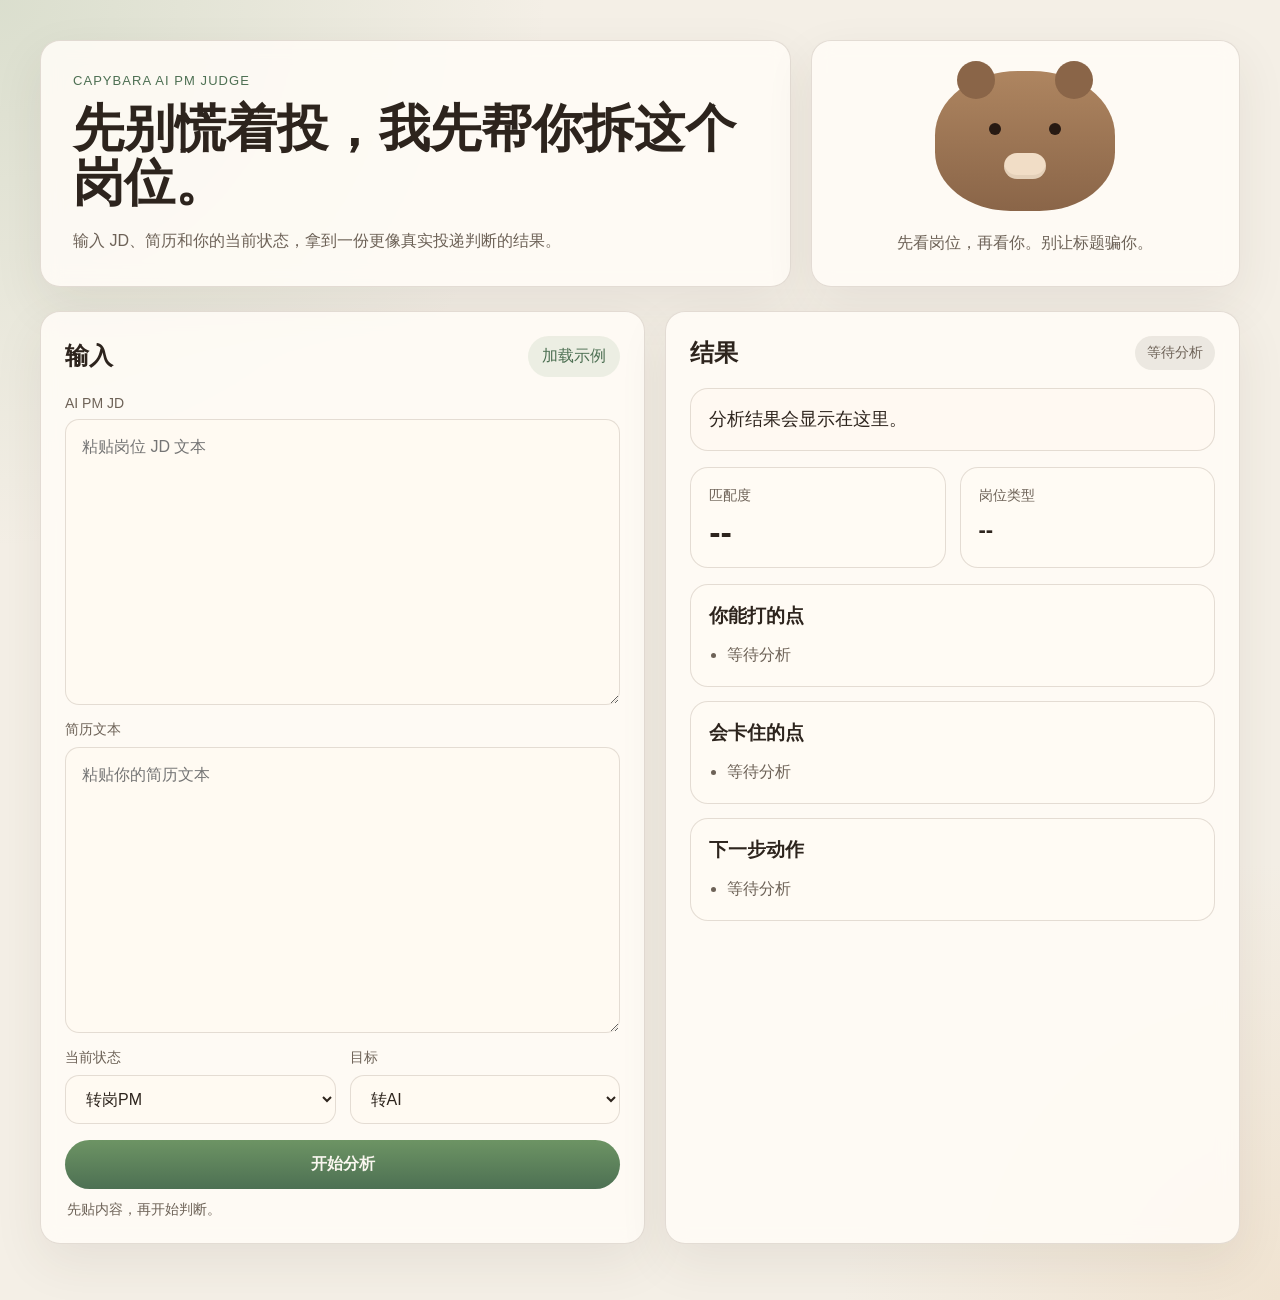
==== static/index.html @ 393499c0 "新建MVP" ====
<!DOCTYPE html>
<html lang="zh-CN">
  <head>
    <meta charset="UTF-8" />
    <meta name="viewport" content="width=device-width, initial-scale=1.0" />
    <title>AI PM 岗位判断工具</title>
    <link rel="stylesheet" href="/static/styles.css" />
  </head>
  <body>
    <main class="page-shell">
      <section class="hero">
        <div class="hero-copy">
          <p class="eyebrow">Capybara AI PM Judge</p>
          <h1>先别慌着投，我先帮你拆这个岗位。</h1>
          <p class="subtitle">
            输入 JD、简历和你的当前状态，拿到一份更像真实投递判断的结果。
          </p>
        </div>
        <div class="capybara-card">
          <div class="capybara-face" aria-hidden="true">
            <span class="ear left"></span>
            <span class="ear right"></span>
            <span class="eye left"></span>
            <span class="eye right"></span>
            <span class="nose"></span>
          </div>
          <p class="capybara-line">先看岗位，再看你。别让标题骗你。</p>
        </div>
      </section>

      <section class="tool-grid">
        <form id="analyze-form" class="panel input-panel">
          <div class="panel-head">
            <h2>输入</h2>
            <button type="button" id="load-demo" class="ghost-button">加载示例</button>
          </div>

          <label class="field">
            <span>AI PM JD</span>
            <textarea
              id="jd-text"
              name="jd_text"
              rows="10"
              placeholder="粘贴岗位 JD 文本"
              required
            ></textarea>
          </label>

          <label class="field">
            <span>简历文本</span>
            <textarea
              id="resume-text"
              name="resume_text"
              rows="10"
              placeholder="粘贴你的简历文本"
              required
            ></textarea>
          </label>

          <div class="select-grid">
            <label class="field">
              <span>当前状态</span>
              <select id="user-level" name="user_level">
                <option value="新人">新人</option>
                <option value="转岗PM" selected>转岗PM</option>
                <option value="有经验PM">有经验PM</option>
                <option value="有AI项目经验">有AI项目经验</option>
              </select>
            </label>

            <label class="field">
              <span>目标</span>
              <select id="goal" name="goal">
                <option value="求稳">求稳</option>
                <option value="冲高薪">冲高薪</option>
                <option value="转AI" selected>转AI</option>
                <option value="找长期主线">找长期主线</option>
              </select>
            </label>
          </div>

          <button type="submit" id="submit-button" class="primary-button">开始分析</button>
          <p id="status-line" class="status-line">先贴内容，再开始判断。</p>
        </form>

        <section class="panel result-panel" id="result-panel">
          <div class="panel-head">
            <h2>结果</h2>
            <span class="result-badge idle" id="recommendation-badge">等待分析</span>
          </div>

          <div class="result-summary" id="summary-box">
            <p class="summary-text">分析结果会显示在这里。</p>
          </div>

          <div class="metrics-row">
            <article class="metric-card">
              <span class="metric-label">匹配度</span>
              <strong class="metric-value" id="match-score">--</strong>
            </article>
            <article class="metric-card">
              <span class="metric-label">岗位类型</span>
              <strong class="metric-value small" id="job-type">--</strong>
            </article>
          </div>

          <div class="result-sections">
            <section class="result-block">
              <h3>你能打的点</h3>
              <ul id="strengths-list" class="result-list">
                <li>等待分析</li>
              </ul>
            </section>

            <section class="result-block">
              <h3>会卡住的点</h3>
              <ul id="risks-list" class="result-list">
                <li>等待分析</li>
              </ul>
            </section>

            <section class="result-block">
              <h3>下一步动作</h3>
              <ul id="actions-list" class="result-list">
                <li>等待分析</li>
              </ul>
            </section>
          </div>
        </section>
      </section>
    </main>

    <script src="/static/app.js"></script>
  </body>
</html>
---- static/styles.css ----
:root {
  --bg: #f4efe6;
  --surface: rgba(255, 252, 246, 0.88);
  --surface-strong: #fffaf2;
  --ink: #2d241d;
  --muted: #6d6257;
  --line: rgba(104, 85, 68, 0.18);
  --accent: #6d9464;
  --accent-strong: #4d7053;
  --warn: #c97d52;
  --shadow: 0 18px 50px rgba(65, 47, 34, 0.08);
}

* {
  box-sizing: border-box;
}

body {
  margin: 0;
  font-family: "PingFang SC", "Hiragino Sans GB", "Noto Sans SC", sans-serif;
  color: var(--ink);
  background:
    radial-gradient(circle at top left, rgba(153, 180, 144, 0.28), transparent 30%),
    radial-gradient(circle at bottom right, rgba(234, 209, 177, 0.4), transparent 24%),
    var(--bg);
}

.page-shell {
  width: min(1200px, calc(100vw - 32px));
  margin: 0 auto;
  padding: 40px 0 56px;
}

.hero {
  display: grid;
  grid-template-columns: minmax(0, 1.4fr) minmax(280px, 0.8fr);
  gap: 20px;
  align-items: stretch;
  margin-bottom: 24px;
}

.hero-copy,
.capybara-card,
.panel {
  background: var(--surface);
  backdrop-filter: blur(10px);
  border: 1px solid var(--line);
  border-radius: 20px;
  box-shadow: var(--shadow);
}

.hero-copy {
  padding: 32px;
}

.eyebrow {
  margin: 0 0 14px;
  font-size: 13px;
  letter-spacing: 0.08em;
  text-transform: uppercase;
  color: var(--accent-strong);
}

h1 {
  margin: 0;
  font-size: clamp(32px, 4vw, 52px);
  line-height: 1.05;
}

.subtitle {
  margin: 18px 0 0;
  font-size: 16px;
  line-height: 1.65;
  color: var(--muted);
  max-width: 42rem;
}

.capybara-card {
  padding: 28px 24px;
  display: flex;
  flex-direction: column;
  justify-content: center;
  gap: 18px;
}

.capybara-face {
  width: 180px;
  height: 140px;
  margin: 0 auto;
  position: relative;
  border-radius: 46% 46% 42% 42%;
  background: linear-gradient(180deg, #ae8560, #8a6548);
  animation: floaty 3.4s ease-in-out infinite;
}

.ear,
.eye,
.nose {
  position: absolute;
  display: block;
}

.ear {
  top: -10px;
  width: 38px;
  height: 38px;
  background: #8a6548;
  border-radius: 50%;
}

.ear.left {
  left: 22px;
}

.ear.right {
  right: 22px;
}

.eye {
  top: 52px;
  width: 12px;
  height: 12px;
  background: #271a13;
  border-radius: 50%;
}

.eye.left {
  left: 54px;
}

.eye.right {
  right: 54px;
}

.nose {
  bottom: 32px;
  left: 50%;
  width: 42px;
  height: 26px;
  transform: translateX(-50%);
  border-radius: 46px;
  background: #f1ddc6;
  box-shadow: inset 0 -4px 0 rgba(79, 49, 34, 0.08);
}

.capybara-line {
  margin: 0;
  text-align: center;
  line-height: 1.7;
  color: var(--muted);
}

.tool-grid {
  display: grid;
  grid-template-columns: minmax(0, 1fr) minmax(0, 0.95fr);
  gap: 20px;
}

.panel {
  padding: 24px;
}

.panel-head {
  display: flex;
  justify-content: space-between;
  align-items: center;
  gap: 12px;
  margin-bottom: 18px;
}

.panel-head h2,
.result-block h3 {
  margin: 0;
}

.field {
  display: grid;
  gap: 8px;
  margin-bottom: 16px;
}

.field span,
.metric-label {
  color: var(--muted);
  font-size: 14px;
}

textarea,
select {
  width: 100%;
  border: 1px solid var(--line);
  border-radius: 14px;
  background: var(--surface-strong);
  padding: 14px 16px;
  font: inherit;
  color: var(--ink);
}

textarea {
  resize: vertical;
  min-height: 160px;
  line-height: 1.6;
}

.select-grid {
  display: grid;
  grid-template-columns: 1fr 1fr;
  gap: 14px;
}

.primary-button,
.ghost-button {
  border: 0;
  border-radius: 999px;
  font: inherit;
  cursor: pointer;
}

.primary-button {
  width: 100%;
  padding: 14px 18px;
  background: linear-gradient(180deg, var(--accent), var(--accent-strong));
  color: #f9f6ef;
  font-weight: 600;
}

.primary-button:disabled {
  opacity: 0.7;
  cursor: wait;
}

.ghost-button {
  background: rgba(109, 148, 100, 0.12);
  color: var(--accent-strong);
  padding: 10px 14px;
}

.status-line {
  margin: 12px 2px 0;
  font-size: 14px;
  color: var(--muted);
}

.result-badge {
  display: inline-flex;
  align-items: center;
  padding: 8px 12px;
  border-radius: 999px;
  font-size: 14px;
  background: rgba(109, 148, 100, 0.12);
  color: var(--accent-strong);
}

.result-badge.idle {
  background: rgba(106, 98, 87, 0.12);
  color: var(--muted);
}

.result-summary {
  padding: 16px 18px;
  border-radius: 18px;
  background: rgba(255, 250, 242, 0.88);
  border: 1px solid var(--line);
}

.summary-text {
  margin: 0;
  font-size: 18px;
  line-height: 1.6;
}

.metrics-row {
  display: grid;
  grid-template-columns: 1fr 1fr;
  gap: 14px;
  margin: 16px 0;
}

.metric-card {
  padding: 18px;
  border-radius: 18px;
  background: rgba(255, 250, 242, 0.78);
  border: 1px solid var(--line);
}

.metric-value {
  display: block;
  margin-top: 10px;
  font-size: 34px;
  line-height: 1;
}

.metric-value.small {
  font-size: 22px;
  line-height: 1.35;
}

.result-sections {
  display: grid;
  gap: 14px;
}

.result-block {
  padding: 18px;
  border-radius: 18px;
  background: rgba(255, 250, 242, 0.78);
  border: 1px solid var(--line);
}

.result-list {
  margin: 12px 0 0;
  padding-left: 18px;
  color: var(--muted);
  line-height: 1.7;
}

@keyframes floaty {
  0%,
  100% {
    transform: translateY(0);
  }
  50% {
    transform: translateY(-6px);
  }
}

@media (max-width: 920px) {
  .hero,
  .tool-grid,
  .select-grid,
  .metrics-row {
    grid-template-columns: 1fr;
  }

  .page-shell {
    width: min(100vw - 20px, 1200px);
    padding-top: 18px;
  }

  .hero-copy,
  .capybara-card,
  .panel {
    padding: 20px;
  }
}
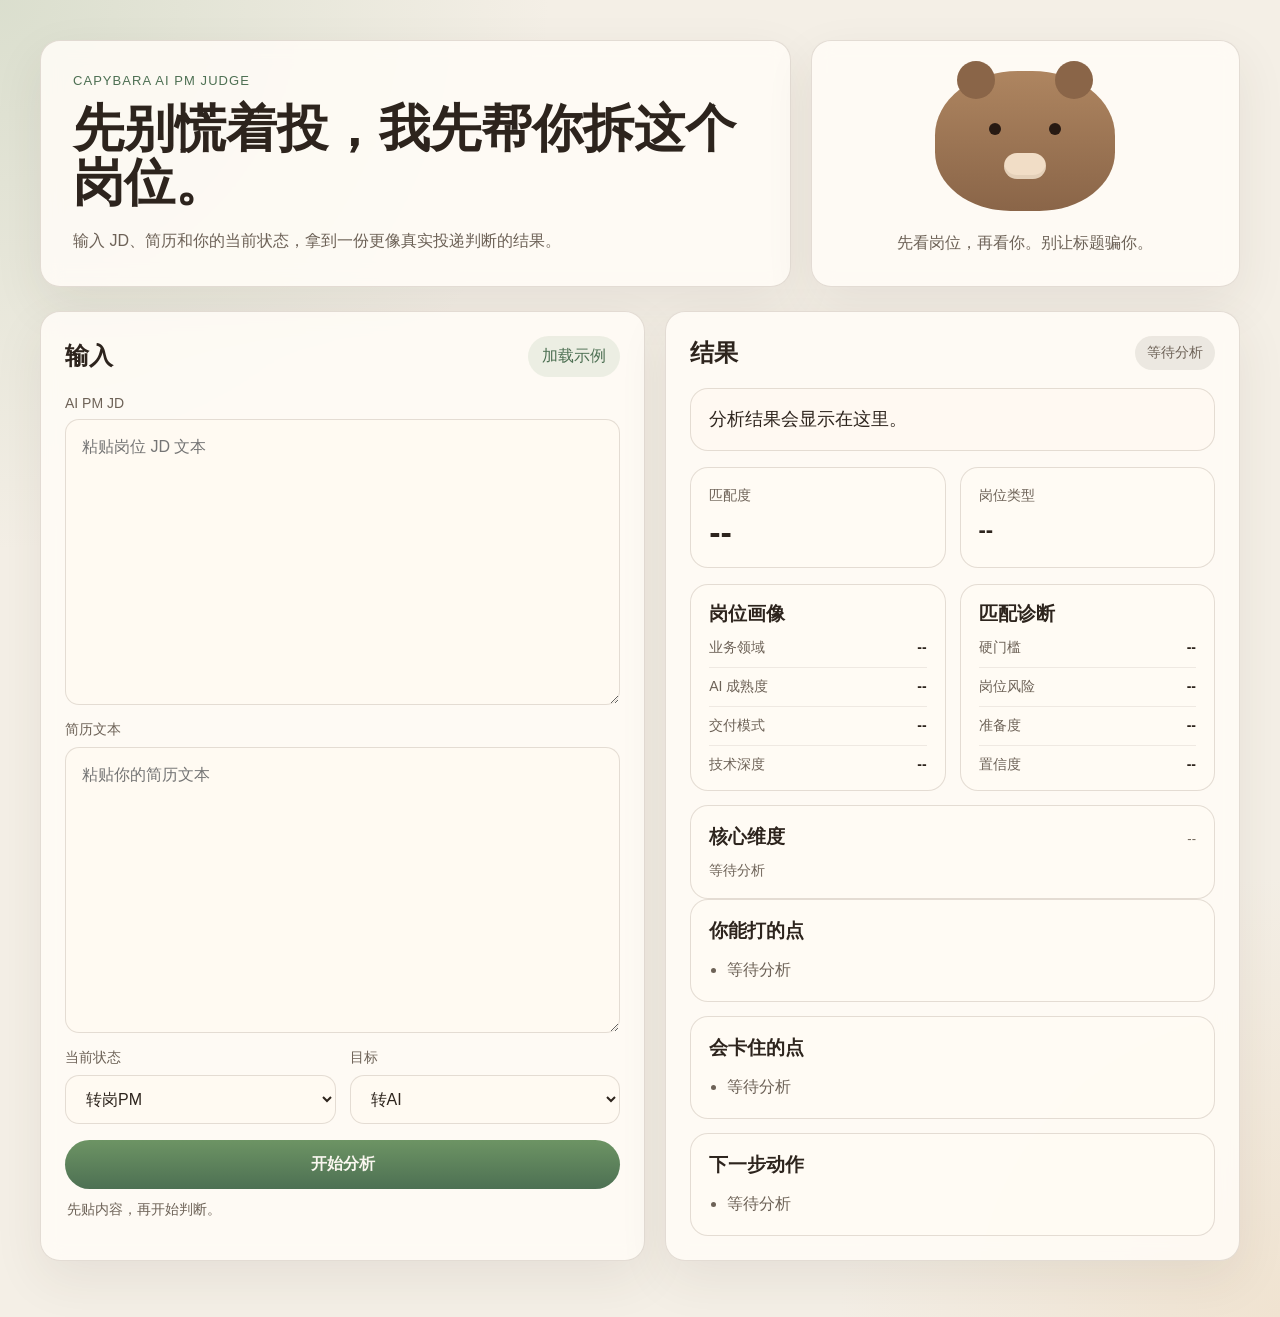
==== commit 23c3d27a: "添加日志" ====
--- a/static/index.html
+++ b/static/index.html
@@ -104,6 +104,62 @@
             </article>
           </div>
 
+          <div class="insight-grid">
+            <section class="result-block compact-block">
+              <h3>岗位画像</h3>
+              <dl class="kv-list">
+                <div class="kv-row">
+                  <dt>业务领域</dt>
+                  <dd id="business-domain">--</dd>
+                </div>
+                <div class="kv-row">
+                  <dt>AI 成熟度</dt>
+                  <dd id="ai-maturity">--</dd>
+                </div>
+                <div class="kv-row">
+                  <dt>交付模式</dt>
+                  <dd id="delivery-mode">--</dd>
+                </div>
+                <div class="kv-row">
+                  <dt>技术深度</dt>
+                  <dd id="technical-depth">--</dd>
+                </div>
+              </dl>
+            </section>
+
+            <section class="result-block compact-block">
+              <h3>匹配诊断</h3>
+              <dl class="kv-list">
+                <div class="kv-row">
+                  <dt>硬门槛</dt>
+                  <dd id="gate-status">--</dd>
+                </div>
+                <div class="kv-row">
+                  <dt>岗位风险</dt>
+                  <dd id="job-risk-level">--</dd>
+                </div>
+                <div class="kv-row">
+                  <dt>准备度</dt>
+                  <dd id="readiness-level">--</dd>
+                </div>
+                <div class="kv-row">
+                  <dt>置信度</dt>
+                  <dd id="confidence-level">--</dd>
+                </div>
+              </dl>
+            </section>
+          </div>
+
+          <section class="result-block">
+            <div class="panel-subhead">
+              <h3>核心维度</h3>
+              <span class="subhead-note" id="confidence-score">--</span>
+            </div>
+            <div class="dimension-list" id="dimension-list">
+              <div class="dimension-item empty">等待分析</div>
+            </div>
+          </section>
+
           <div class="result-sections">
             <section class="result-block">
               <h3>你能打的点</h3>
--- a/static/styles.css
+++ b/static/styles.css
@@ -276,6 +276,13 @@
   margin: 16px 0;
 }
 
+.insight-grid {
+  display: grid;
+  grid-template-columns: 1fr 1fr;
+  gap: 14px;
+  margin-bottom: 14px;
+}
+
 .metric-card {
   padding: 18px;
   border-radius: 18px;
@@ -305,6 +312,105 @@
   border-radius: 18px;
   background: rgba(255, 250, 242, 0.78);
   border: 1px solid var(--line);
+}
+
+.compact-block {
+  padding: 16px 18px;
+}
+
+.panel-subhead {
+  display: flex;
+  align-items: baseline;
+  justify-content: space-between;
+  gap: 12px;
+}
+
+.subhead-note {
+  font-size: 13px;
+  color: var(--muted);
+}
+
+.kv-list {
+  margin: 12px 0 0;
+  display: grid;
+  gap: 10px;
+}
+
+.kv-row {
+  display: flex;
+  justify-content: space-between;
+  gap: 12px;
+  padding-bottom: 10px;
+  border-bottom: 1px solid rgba(104, 85, 68, 0.1);
+}
+
+.kv-row:last-child {
+  padding-bottom: 0;
+  border-bottom: 0;
+}
+
+.kv-row dt,
+.kv-row dd {
+  margin: 0;
+  font-size: 14px;
+}
+
+.kv-row dt {
+  color: var(--muted);
+}
+
+.kv-row dd {
+  text-align: right;
+  color: var(--ink);
+  font-weight: 600;
+}
+
+.dimension-list {
+  margin-top: 12px;
+  display: grid;
+  gap: 10px;
+}
+
+.dimension-item {
+  display: grid;
+  gap: 8px;
+}
+
+.dimension-item.empty {
+  color: var(--muted);
+  font-size: 14px;
+}
+
+.dimension-head {
+  display: flex;
+  align-items: center;
+  justify-content: space-between;
+  gap: 12px;
+  font-size: 14px;
+}
+
+.dimension-label {
+  color: var(--ink);
+}
+
+.dimension-score {
+  color: var(--muted);
+}
+
+.dimension-bar {
+  position: relative;
+  width: 100%;
+  height: 10px;
+  border-radius: 999px;
+  background: rgba(109, 148, 100, 0.12);
+  overflow: hidden;
+}
+
+.dimension-bar-fill {
+  position: absolute;
+  inset: 0 auto 0 0;
+  border-radius: 999px;
+  background: linear-gradient(90deg, var(--accent), var(--accent-strong));
 }
 
 .result-list {
@@ -328,7 +434,8 @@
   .hero,
   .tool-grid,
   .select-grid,
-  .metrics-row {
+  .metrics-row,
+  .insight-grid {
     grid-template-columns: 1fr;
   }
 
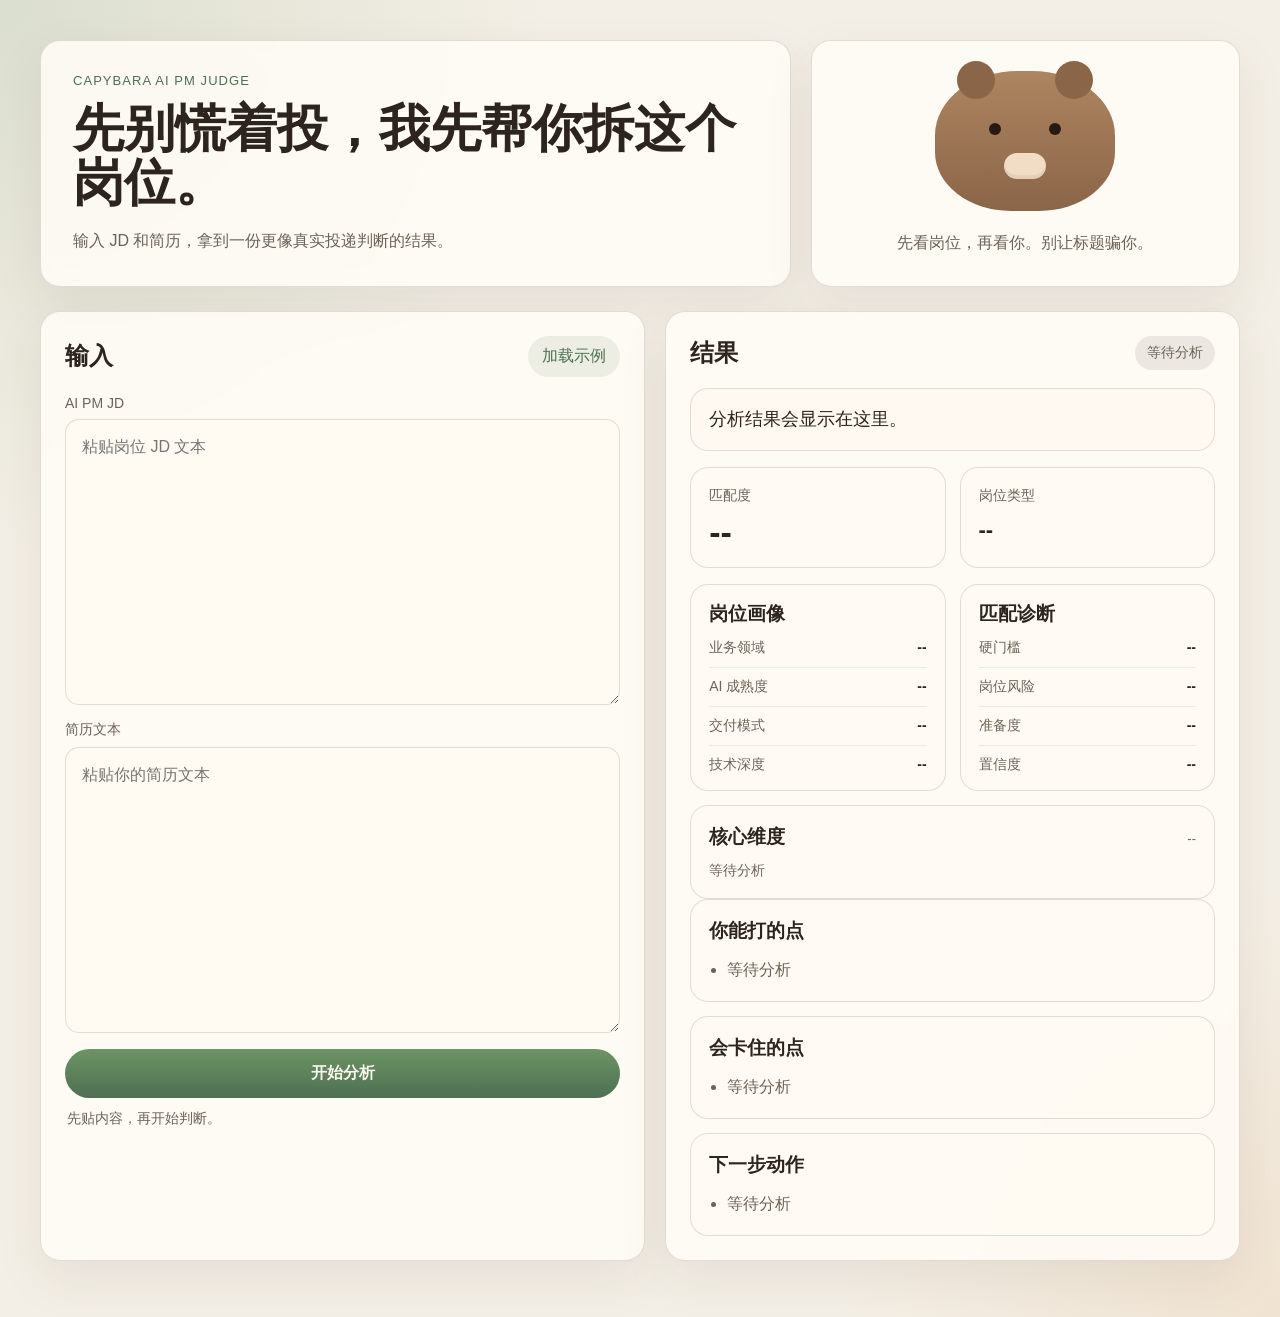
==== commit b7d491e8: "增加测试集" ====
--- a/static/index.html
+++ b/static/index.html
@@ -13,7 +13,7 @@
           <p class="eyebrow">Capybara AI PM Judge</p>
           <h1>先别慌着投，我先帮你拆这个岗位。</h1>
           <p class="subtitle">
-            输入 JD、简历和你的当前状态，拿到一份更像真实投递判断的结果。
+            输入 JD 和简历，拿到一份更像真实投递判断的结果。
           </p>
         </div>
         <div class="capybara-card">
@@ -56,28 +56,6 @@
               required
             ></textarea>
           </label>
-
-          <div class="select-grid">
-            <label class="field">
-              <span>当前状态</span>
-              <select id="user-level" name="user_level">
-                <option value="新人">新人</option>
-                <option value="转岗PM" selected>转岗PM</option>
-                <option value="有经验PM">有经验PM</option>
-                <option value="有AI项目经验">有AI项目经验</option>
-              </select>
-            </label>
-
-            <label class="field">
-              <span>目标</span>
-              <select id="goal" name="goal">
-                <option value="求稳">求稳</option>
-                <option value="冲高薪">冲高薪</option>
-                <option value="转AI" selected>转AI</option>
-                <option value="找长期主线">找长期主线</option>
-              </select>
-            </label>
-          </div>
 
           <button type="submit" id="submit-button" class="primary-button">开始分析</button>
           <p id="status-line" class="status-line">先贴内容，再开始判断。</p>
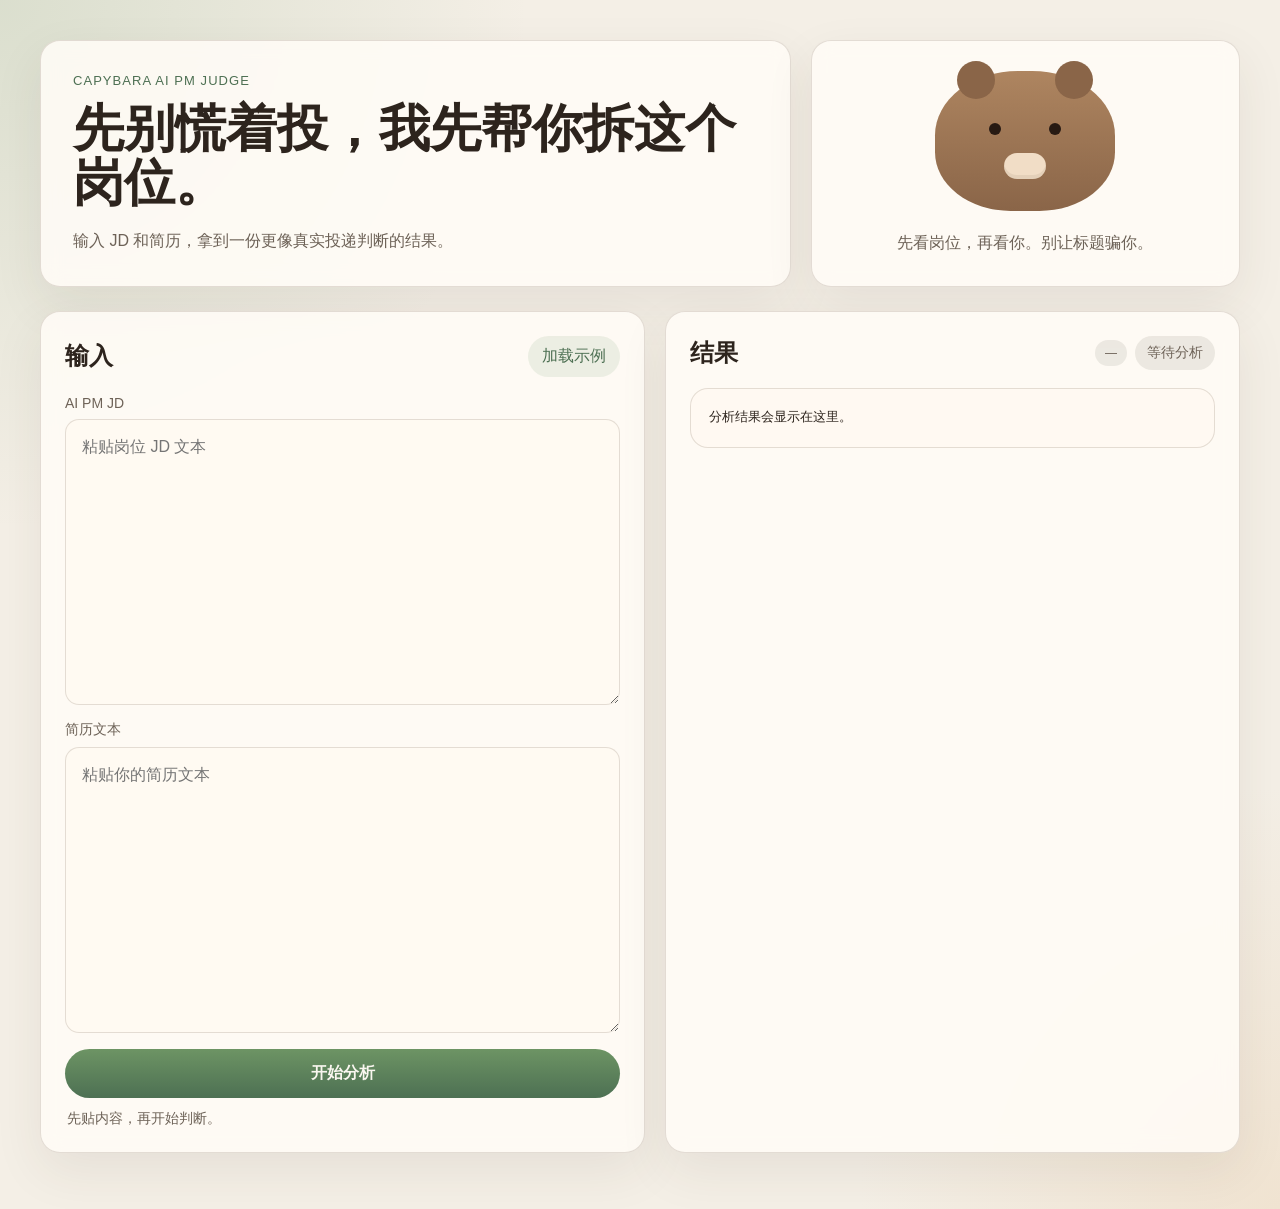
==== commit c16a0cd4: "更新" ====
--- a/static/index.html
+++ b/static/index.html
@@ -64,102 +64,13 @@
         <section class="panel result-panel" id="result-panel">
           <div class="panel-head">
             <h2>结果</h2>
-            <span class="result-badge idle" id="recommendation-badge">等待分析</span>
+            <div class="badge-group">
+              <span class="version-badge" id="workflow-version">—</span>
+              <span class="result-badge idle" id="recommendation-badge">等待分析</span>
+            </div>
           </div>
 
-          <div class="result-summary" id="summary-box">
-            <p class="summary-text">分析结果会显示在这里。</p>
-          </div>
-
-          <div class="metrics-row">
-            <article class="metric-card">
-              <span class="metric-label">匹配度</span>
-              <strong class="metric-value" id="match-score">--</strong>
-            </article>
-            <article class="metric-card">
-              <span class="metric-label">岗位类型</span>
-              <strong class="metric-value small" id="job-type">--</strong>
-            </article>
-          </div>
-
-          <div class="insight-grid">
-            <section class="result-block compact-block">
-              <h3>岗位画像</h3>
-              <dl class="kv-list">
-                <div class="kv-row">
-                  <dt>业务领域</dt>
-                  <dd id="business-domain">--</dd>
-                </div>
-                <div class="kv-row">
-                  <dt>AI 成熟度</dt>
-                  <dd id="ai-maturity">--</dd>
-                </div>
-                <div class="kv-row">
-                  <dt>交付模式</dt>
-                  <dd id="delivery-mode">--</dd>
-                </div>
-                <div class="kv-row">
-                  <dt>技术深度</dt>
-                  <dd id="technical-depth">--</dd>
-                </div>
-              </dl>
-            </section>
-
-            <section class="result-block compact-block">
-              <h3>匹配诊断</h3>
-              <dl class="kv-list">
-                <div class="kv-row">
-                  <dt>硬门槛</dt>
-                  <dd id="gate-status">--</dd>
-                </div>
-                <div class="kv-row">
-                  <dt>岗位风险</dt>
-                  <dd id="job-risk-level">--</dd>
-                </div>
-                <div class="kv-row">
-                  <dt>准备度</dt>
-                  <dd id="readiness-level">--</dd>
-                </div>
-                <div class="kv-row">
-                  <dt>置信度</dt>
-                  <dd id="confidence-level">--</dd>
-                </div>
-              </dl>
-            </section>
-          </div>
-
-          <section class="result-block">
-            <div class="panel-subhead">
-              <h3>核心维度</h3>
-              <span class="subhead-note" id="confidence-score">--</span>
-            </div>
-            <div class="dimension-list" id="dimension-list">
-              <div class="dimension-item empty">等待分析</div>
-            </div>
-          </section>
-
-          <div class="result-sections">
-            <section class="result-block">
-              <h3>你能打的点</h3>
-              <ul id="strengths-list" class="result-list">
-                <li>等待分析</li>
-              </ul>
-            </section>
-
-            <section class="result-block">
-              <h3>会卡住的点</h3>
-              <ul id="risks-list" class="result-list">
-                <li>等待分析</li>
-              </ul>
-            </section>
-
-            <section class="result-block">
-              <h3>下一步动作</h3>
-              <ul id="actions-list" class="result-list">
-                <li>等待分析</li>
-              </ul>
-            </section>
-          </div>
+          <pre id="raw-output" class="raw-output">分析结果会显示在这里。</pre>
         </section>
       </section>
     </main>
--- a/static/styles.css
+++ b/static/styles.css
@@ -160,6 +160,22 @@
   padding: 24px;
 }
 
+.raw-output {
+  margin: 0;
+  padding: 18px;
+  border-radius: 18px;
+  background: rgba(255, 250, 242, 0.88);
+  border: 1px solid var(--line);
+  font-family: ui-monospace, SFMono-Regular, Menlo, Monaco, Consolas, monospace;
+  font-size: 13px;
+  line-height: 1.7;
+  white-space: pre-wrap;
+  word-break: break-word;
+  color: var(--ink);
+  max-height: 70vh;
+  overflow: auto;
+}
+
 .panel-head {
   display: flex;
   justify-content: space-between;
@@ -241,6 +257,22 @@
   color: var(--muted);
 }
 
+.badge-group {
+  display: inline-flex;
+  align-items: center;
+  gap: 8px;
+}
+
+.version-badge {
+  display: inline-flex;
+  align-items: center;
+  padding: 6px 10px;
+  border-radius: 999px;
+  font-size: 12px;
+  background: rgba(106, 98, 87, 0.12);
+  color: var(--muted);
+}
+
 .result-badge {
   display: inline-flex;
   align-items: center;
@@ -365,6 +397,34 @@
   font-weight: 600;
 }
 
+.kv-row.full-row {
+  flex-direction: column;
+  align-items: flex-start;
+  gap: 8px;
+}
+
+.kv-row.full-row dd {
+  text-align: left;
+  width: 100%;
+}
+
+.result-list.compact {
+  padding-left: 16px;
+  margin: 0;
+}
+
+.result-list.compact li {
+  margin-bottom: 6px;
+}
+
+.result-list.compact li:last-child {
+  margin-bottom: 0;
+}
+
+.v3-insights {
+  margin-top: 16px;
+}
+
 .dimension-list {
   margin-top: 12px;
   display: grid;
